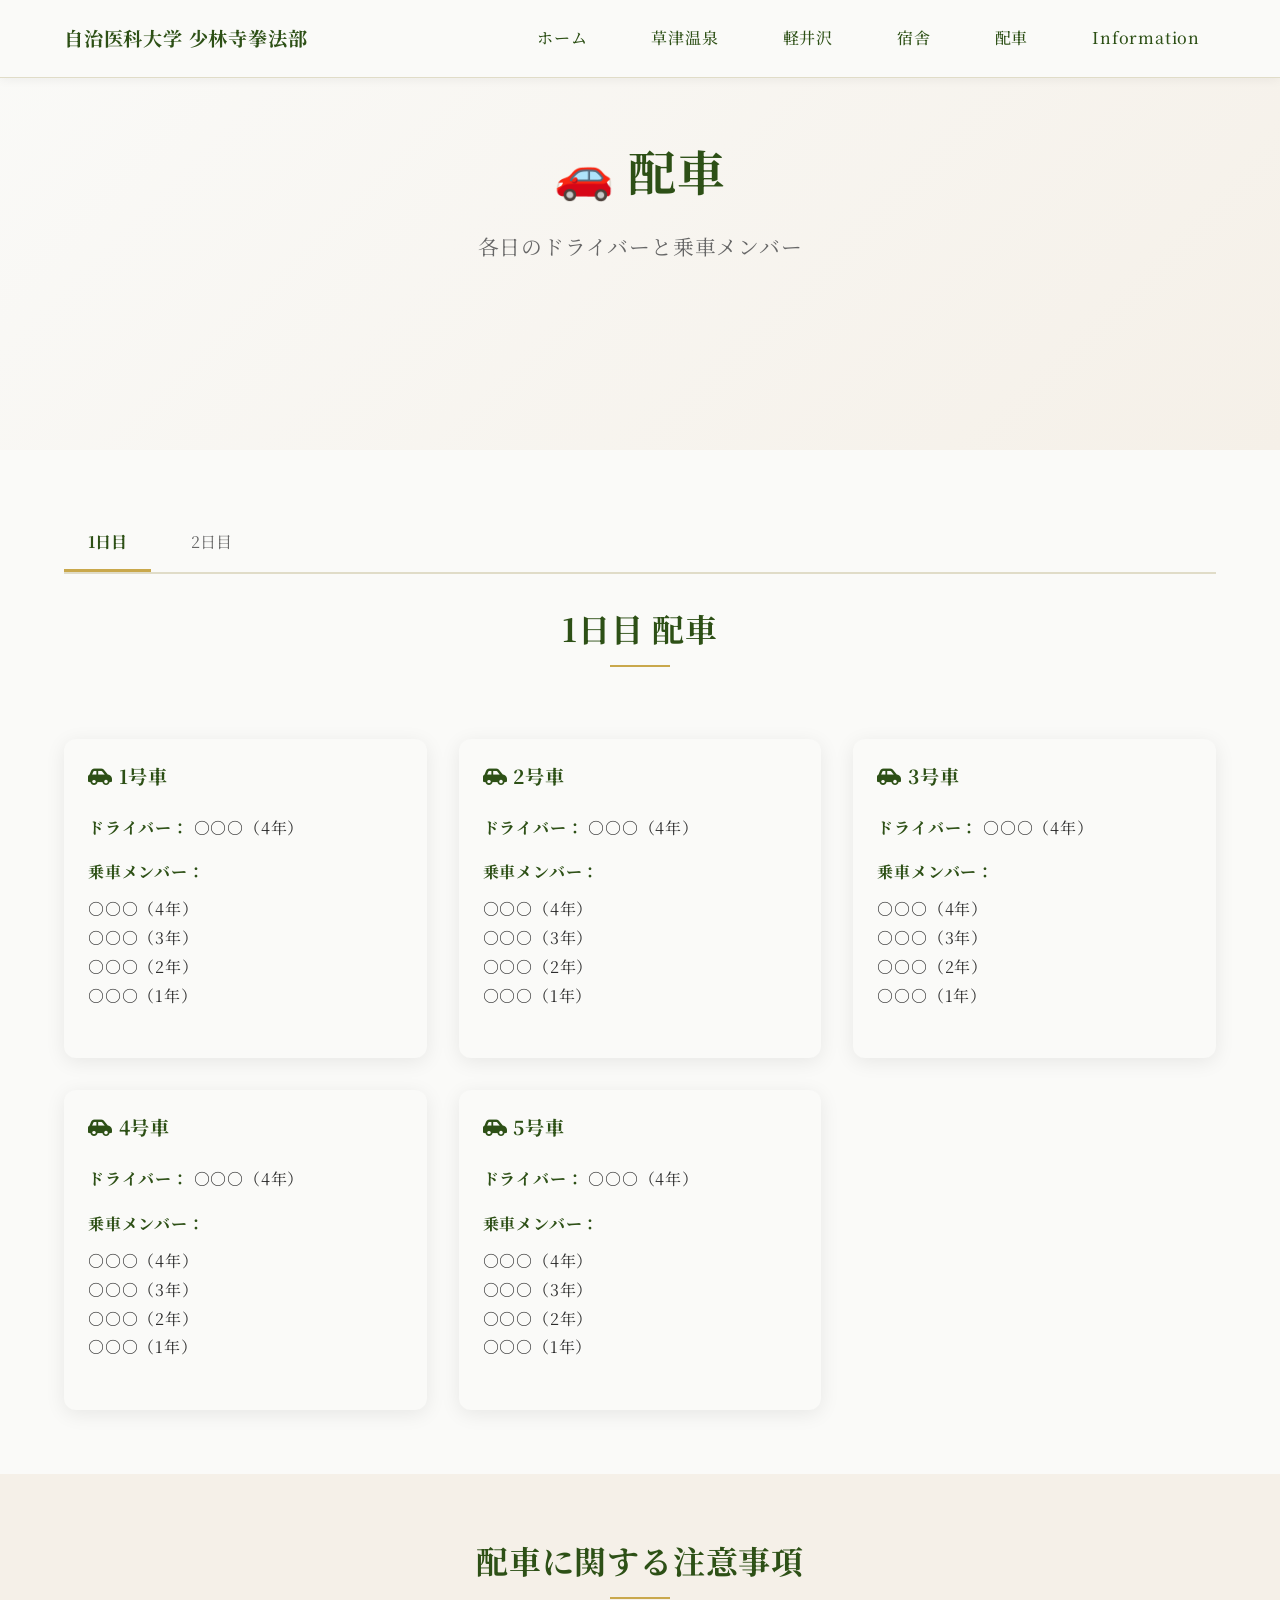
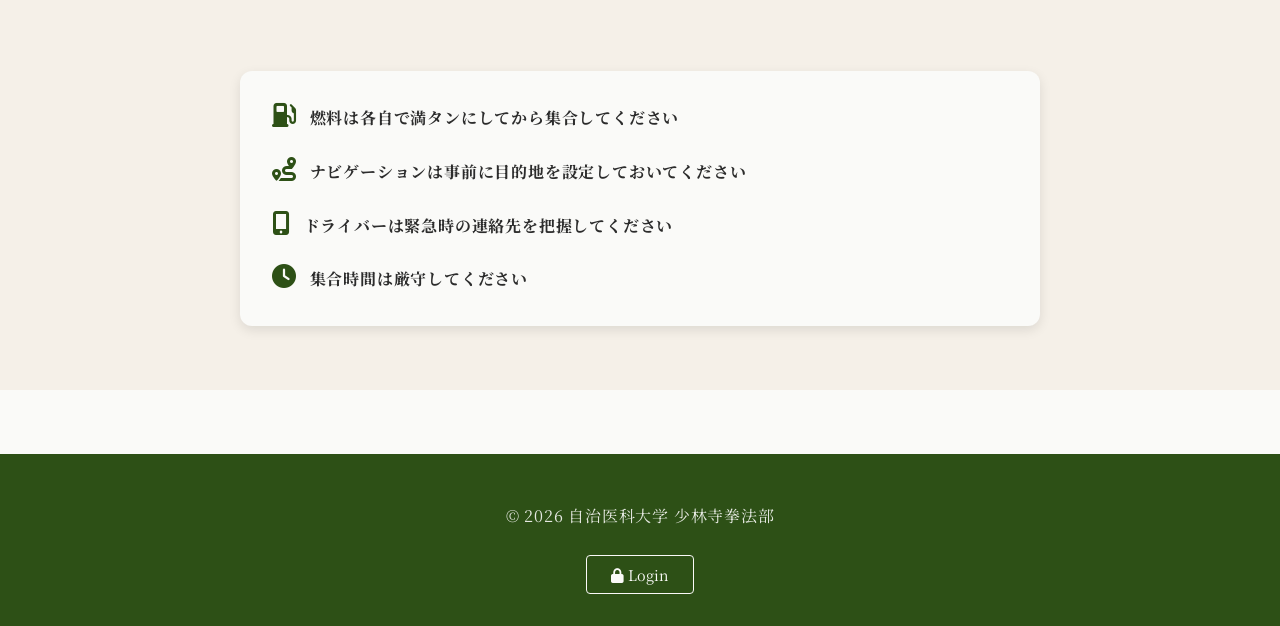
==== car.html @ ce43b70d "Add files via upload" ====
<!DOCTYPE html>
<html lang="ja">
<head>
    <meta charset="UTF-8">
    <meta name="viewport" content="width=device-width, initial-scale=1.0">
    <title>配車 - 自治医科大学 少林寺拳法部 追いコン 2026</title>
    <link rel="stylesheet" href="https://cdnjs.cloudflare.com/ajax/libs/font-awesome/6.5.0/css/all.min.css">
    <link href="https://fonts.googleapis.com/css2?family=Noto+Serif+JP:wght@300;400;500;700&display=swap" rel="stylesheet">
    <link rel="stylesheet" href="style.css">
</head>
<body>
    <!-- ヘッダー -->
    <header class="header">
        <div class="header-content">
            <a href="index.html" class="logo">自治医科大学 少林寺拳法部</a>
            <nav class="nav">
                <a href="index.html" class="nav-link">ホーム</a>
                <a href="kusatsu.html" class="nav-link">草津温泉</a>
                <a href="karuizawa.html" class="nav-link">軽井沢</a>
                <a href="lodge.html" class="nav-link">宿舎</a>
                <a href="car.html" class="nav-link">配車</a>
                <a href="info.html" class="nav-link">Information</a>
            </nav>
        </div>
    </header>

    <!-- ヒーローセクション -->
    <section class="hero" style="height: 50vh;">
        <div class="hero-content">
            <h1 data-editable="car_hero_title">🚗 配車</h1>
            <p class="hero-subtitle" data-editable="car_hero_desc">各日のドライバーと乗車メンバー</p>
        </div>
    </section>

    <!-- メインコンテンツ -->
    <main>
        <!-- 日付タブ -->
        <section class="section">
            <div class="container">
                <div class="tabs">
                    <button class="tab active" data-tab="day1-car" data-editable="car_tab1">1日目</button>
                    <button class="tab" data-tab="day2-car" data-editable="car_tab2">2日目</button>
                </div>

                <!-- 1日目 -->
                <div id="day1-car" class="tab-content active">
                    <div class="section-header">
                        <h2 data-editable="car_day1_title">1日目 配車</h2>
                    </div>
                    <div class="card-grid">
                        <div class="card fade-in">
                            <div class="card-content">
                                <h3 class="card-title" data-editable="car_day1_car1_title">
                                    <i class="fas fa-car-side"></i> 1号車
                                </h3>
                                <div style="margin: 1.5rem 0;">
                                    <div style="margin-bottom: 1rem;">
                                        <strong style="color: var(--primary-green);" data-editable="car_day1_car1_driver_title">ドライバー：</strong>
                                        <span data-editable="car_day1_car1_driver">○○○（4年）</span>
                                    </div>
                                    <div>
                                        <strong style="color: var(--primary-green); display: block; margin-bottom: 0.5rem;" data-editable="car_day1_car1_members_title">乗車メンバー：</strong>
                                        <div data-editable="car_day1_car1_members">
                                            ○○○（4年）<br>
                                            ○○○（3年）<br>
                                            ○○○（2年）<br>
                                            ○○○（1年）
                                        </div>
                                    </div>
                                </div>
                            </div>
                        </div>
                        
                        <div class="card fade-in">
                            <div class="card-content">
                                <h3 class="card-title" data-editable="car_day1_car2_title">
                                    <i class="fas fa-car-side"></i> 2号車
                                </h3>
                                <div style="margin: 1.5rem 0;">
                                    <div style="margin-bottom: 1rem;">
                                        <strong style="color: var(--primary-green);" data-editable="car_day1_car2_driver_title">ドライバー：</strong>
                                        <span data-editable="car_day1_car2_driver">○○○（4年）</span>
                                    </div>
                                    <div>
                                        <strong style="color: var(--primary-green); display: block; margin-bottom: 0.5rem;" data-editable="car_day1_car2_members_title">乗車メンバー：</strong>
                                        <div data-editable="car_day1_car2_members">
                                            ○○○（4年）<br>
                                            ○○○（3年）<br>
                                            ○○○（2年）<br>
                                            ○○○（1年）
                                        </div>
                                    </div>
                                </div>
                            </div>
                        </div>
                        
                        <div class="card fade-in">
                            <div class="card-content">
                                <h3 class="card-title" data-editable="car_day1_car3_title">
                                    <i class="fas fa-car-side"></i> 3号車
                                </h3>
                                <div style="margin: 1.5rem 0;">
                                    <div style="margin-bottom: 1rem;">
                                        <strong style="color: var(--primary-green);" data-editable="car_day1_car3_driver_title">ドライバー：</strong>
                                        <span data-editable="car_day1_car3_driver">○○○（4年）</span>
                                    </div>
                                    <div>
                                        <strong style="color: var(--primary-green); display: block; margin-bottom: 0.5rem;" data-editable="car_day1_car3_members_title">乗車メンバー：</strong>
                                        <div data-editable="car_day1_car3_members">
                                            ○○○（4年）<br>
                                            ○○○（3年）<br>
                                            ○○○（2年）<br>
                                            ○○○（1年）
                                        </div>
                                    </div>
                                </div>
                            </div>
                        </div>
                        
                        <div class="card fade-in">
                            <div class="card-content">
                                <h3 class="card-title" data-editable="car_day1_car4_title">
                                    <i class="fas fa-car-side"></i> 4号車
                                </h3>
                                <div style="margin: 1.5rem 0;">
                                    <div style="margin-bottom: 1rem;">
                                        <strong style="color: var(--primary-green);" data-editable="car_day1_car4_driver_title">ドライバー：</strong>
                                        <span data-editable="car_day1_car4_driver">○○○（4年）</span>
                                    </div>
                                    <div>
                                        <strong style="color: var(--primary-green); display: block; margin-bottom: 0.5rem;" data-editable="car_day1_car4_members_title">乗車メンバー：</strong>
                                        <div data-editable="car_day1_car4_members">
                                            ○○○（4年）<br>
                                            ○○○（3年）<br>
                                            ○○○（2年）<br>
                                            ○○○（1年）
                                        </div>
                                    </div>
                                </div>
                            </div>
                        </div>
                        
                        <div class="card fade-in">
                            <div class="card-content">
                                <h3 class="card-title" data-editable="car_day1_car5_title">
                                    <i class="fas fa-car-side"></i> 5号車
                                </h3>
                                <div style="margin: 1.5rem 0;">
                                    <div style="margin-bottom: 1rem;">
                                        <strong style="color: var(--primary-green);" data-editable="car_day1_car5_driver_title">ドライバー：</strong>
                                        <span data-editable="car_day1_car5_driver">○○○（4年）</span>
                                    </div>
                                    <div>
                                        <strong style="color: var(--primary-green); display: block; margin-bottom: 0.5rem;" data-editable="car_day1_car5_members_title">乗車メンバー：</strong>
                                        <div data-editable="car_day1_car5_members">
                                            ○○○（4年）<br>
                                            ○○○（3年）<br>
                                            ○○○（2年）<br>
                                            ○○○（1年）
                                        </div>
                                    </div>
                                </div>
                            </div>
                        </div>
                    </div>
                </div>

                <!-- 2日目 -->
                <div id="day2-car" class="tab-content">
                    <div class="section-header">
                        <h2 data-editable="car_day2_title">2日目 配車</h2>
                    </div>
                    <div class="card-grid">
                        <div class="card fade-in">
                            <div class="card-content">
                                <h3 class="card-title" data-editable="car_day2_car1_title">
                                    <i class="fas fa-car-side"></i> 1号車
                                </h3>
                                <div style="margin: 1.5rem 0;">
                                    <div style="margin-bottom: 1rem;">
                                        <strong style="color: var(--primary-green);" data-editable="car_day2_car1_driver_title">ドライバー：</strong>
                                        <span data-editable="car_day2_car1_driver">○○○（4年）</span>
                                    </div>
                                    <div>
                                        <strong style="color: var(--primary-green); display: block; margin-bottom: 0.5rem;" data-editable="car_day2_car1_members_title">乗車メンバー：</strong>
                                        <div data-editable="car_day2_car1_members">
                                            ○○○（4年）<br>
                                            ○○○（3年）<br>
                                            ○○○（2年）<br>
                                            ○○○（1年）
                                        </div>
                                    </div>
                                </div>
                            </div>
                        </div>
                        
                        <div class="card fade-in">
                            <div class="card-content">
                                <h3 class="card-title" data-editable="car_day2_car2_title">
                                    <i class="fas fa-car-side"></i> 2号車
                                </h3>
                                <div style="margin: 1.5rem 0;">
                                    <div style="margin-bottom: 1rem;">
                                        <strong style="color: var(--primary-green);" data-editable="car_day2_car2_driver_title">ドライバー：</strong>
                                        <span data-editable="car_day2_car2_driver">○○○（4年）</span>
                                    </div>
                                    <div>
                                        <strong style="color: var(--primary-green); display: block; margin-bottom: 0.5rem;" data-editable="car_day_car2_members_title">乗車メンバー：</strong>
                                        <div data-editable="car_day2_car2_members">
                                            ○○○（4年）<br>
                                            ○○○（3年）<br>
                                            ○○○（2年）<br>
                                            ○○○（1年）
                                        </div>
                                    </div>
                                </div>
                            </div>
                        </div>
                        
                        <div class="card fade-in">
                            <div class="card-content">
                                <h3 class="card-title" data-editable="car_day2_car3_title">
                                    <i class="fas fa-car-side"></i> 3号車
                                </h3>
                                <div style="margin: 1.5rem 0;">
                                    <div style="margin-bottom: 1rem;">
                                        <strong style="color: var(--primary-green);" data-editable="car_day2_car3_driver_title">ドライバー：</strong>
                                        <span data-editable="car_day2_car3_driver">○○○（4年）</span>
                                    </div>
                                    <div>
                                        <strong style="color: var(--primary-green); display: block; margin-bottom: 0.5rem;" data-editable="car_day2_car3_members_title">乗車メンバー：</strong>
                                        <div data-editable="car_day2_car3_members">
                                            ○○○（4年）<br>
                                            ○○○（3年）<br>
                                            ○○○（2年）<br>
                                            ○○○（1年）
                                        </div>
                                    </div>
                                </div>
                            </div>
                        </div>
                        
                        <div class="card fade-in">
                            <div class="card-content">
                                <h3 class="card-title" data-editable="car_day2_car4_title">
                                    <i class="fas fa-car-side"></i> 4号車
                                </h3>
                                <div style="margin: 1.5rem 0;">
                                    <div style="margin-bottom: 1rem;">
                                        <strong style="color: var(--primary-green);" data-editable="car_day2_car4_driver_title">ドライバー：</strong>
                                        <span data-editable="car_day2_car4_driver">○○○（4年）</span>
                                    </div>
                                    <div>
                                        <strong style="color: var(--primary-green); display: block; margin-bottom: 0.5rem;" data-editable="car_day2_car4_members_title">乗車メンバー：</strong>
                                        <div data-editable="car_day2_car4_members">
                                            ○○○（4年）<br>
                                            ○○○（3年）<br>
                                            ○○○（2年）<br>
                                            ○○○（1年）
                                        </div>
                                    </div>
                                </div>
                            </div>
                        </div>
                        
                        <div class="card fade-in">
                            <div class="card-content">
                                <h3 class="card-title" data-editable="car_day2_car5_title">
                                    <i class="fas fa-car-side"></i> 5号車
                                </h3>
                                <div style="margin: 1.5rem 0;">
                                    <div style="margin-bottom: 1rem;">
                                        <strong style="color: var(--primary-green);" data-editable="car_day2_car5_driver_title">ドライバー：</strong>
                                        <span data-editable="car_day2_car5_driver">○○○（4年）</span>
                                    </div>
                                    <div>
                                        <strong style="color: var(--primary-green); display: block; margin-bottom: 0.5rem;" data-editable="car_day2_car5_members_title">乗車メンバー：</strong>
                                        <div data-editable="car_day2_car5_members">
                                            ○○○（4年）<br>
                                            ○○○（3年）<br>
                                            ○○○（2年）<br>
                                            ○○○（1年）
                                        </div>
                                    </div>
                                </div>
                            </div>
                        </div>
                    </div>
                </div>
            </div>
        </section>

        <!-- 注意事項 -->
        <section class="section" style="background-color: var(--light-beige);">
            <div class="container">
                <div class="section-header">
                    <h2 data-editable="car_notes_title">配車に関する注意事項</h2>
                </div>
                <div class="fade-in">
                    <div style="max-width: 800px; margin: 0 auto;">
                        <div style="background-color: var(--primary-white); padding: 2rem; border-radius: 12px; box-shadow: 0 4px 12px rgba(0,0,0,0.1);">
                            <div style="margin-bottom: 1.5rem;">
                                <i class="fas fa-gas-pump" style="color: var(--primary-green); font-size: 1.5rem; margin-right: 0.5rem;"></i>
                                <strong data-editable="car_notes_fuel">燃料は各自で満タンにしてから集合してください</strong>
                            </div>
                            <div style="margin-bottom: 1.5rem;">
                                <i class="fas fa-route" style="color: var(--primary-green); font-size: 1.5rem; margin-right: 0.5rem;"></i>
                                <strong data-editable="car_notes_navigation">ナビゲーションは事前に目的地を設定しておいてください</strong>
                            </div>
                            <div style="margin-bottom: 1.5rem;">
                                <i class="fas fa-mobile-alt" style="color: var(--primary-green); font-size: 1.5rem; margin-right: 0.5rem;"></i>
                                <strong data-editable="car_notes_contact">ドライバーは緊急時の連絡先を把握してください</strong>
                            </div>
                            <div>
                                <i class="fas fa-clock" style="color: var(--primary-green); font-size: 1.5rem; margin-right: 0.5rem;"></i>
                                <strong data-editable="car_notes_time">集合時間は厳守してください</strong>
                            </div>
                        </div>
                    </div>
                </div>
            </div>
        </section>
    </main>

    <!-- フッター -->
    <footer class="footer">
        <div class="footer-content">
            <p class="footer-text">© 2026 自治医科大学 少林寺拳法部</p>
            <button class="login-btn"><i class="fas fa-lock"></i> Login</button>
        </div>
    </footer>

    <script src="edit.js"></script>
</body>
</html>
---- style.css ----
/* 自治医科大学 少林寺拳法部 追いコンWebサイト スタイルシート */

/* フォント設定 */
@import url('https://fonts.googleapis.com/css2?family=Noto+Serif+JP:wght@300;400;500;700&display=swap');

/* リセットとベース設定 */
* {
    margin: 0;
    padding: 0;
    box-sizing: border-box;
}

:root {
    /* カラーパレット */
    --primary-white: #FAFAF8;
    --primary-green: #2D5016;
    --accent-gold: #C9A84C;
    --text-charcoal: #2C2C2C;
    --text-gray: #666666;
    --light-beige: #F5F0E8;
    --border-light: #E0DCC8;
    
    /* フォント */
    --font-japanese: 'Noto Serif JP', '游明朝', 'Yu Mincho', 'YuMincho', 'HGS明朝E', serif;
    --font-english: Georgia, 'Times New Roman', serif;
    
    /* 余白 */
    --spacing-xs: 0.5rem;
    --spacing-sm: 1rem;
    --spacing-md: 1.5rem;
    --spacing-lg: 2rem;
    --spacing-xl: 3rem;
    --spacing-xxl: 4rem;
    
    /* ブレークポイント */
    --mobile: 768px;
    --tablet: 1024px;
}

body {
    font-family: var(--font-japanese);
    font-weight: 400;
    line-height: 1.8;
    color: var(--text-charcoal);
    background-color: var(--primary-white);
    font-size: 16px;
    letter-spacing: 0.05em;
}

/* タイポグラフィ */
h1, h2, h3, h4, h5, h6 {
    font-family: var(--font-japanese);
    font-weight: 700;
    line-height: 1.4;
    color: var(--primary-green);
    margin-bottom: var(--spacing-md);
}

h1 {
    font-size: 2.5rem;
    margin-bottom: var(--spacing-lg);
}

h2 {
    font-size: 2rem;
    margin-bottom: var(--spacing-md);
}

h3 {
    font-size: 1.5rem;
    margin-bottom: var(--spacing-sm);
}

p {
    margin-bottom: var(--spacing-sm);
    line-height: 1.8;
}

a {
    color: var(--primary-green);
    text-decoration: none;
    transition: color 0.3s ease;
}

a:hover {
    color: var(--accent-gold);
}

/* レイアウト */
.container {
    max-width: 1200px;
    margin: 0 auto;
    padding: 0 var(--spacing-md);
}

.section {
    padding: var(--spacing-xxl) 0;
}

.section-header {
    text-align: center;
    margin-bottom: var(--spacing-xl);
}

.section-header h2 {
    position: relative;
    display: inline-block;
    padding-bottom: var(--spacing-sm);
}

.section-header h2::after {
    content: '';
    position: absolute;
    bottom: 0;
    left: 50%;
    transform: translateX(-50%);
    width: 60px;
    height: 2px;
    background-color: var(--accent-gold);
}

/* ヘッダー */
.header {
    background-color: var(--primary-white);
    border-bottom: 1px solid var(--border-light);
    position: fixed;
    top: 0;
    left: 0;
    right: 0;
    z-index: 1000;
    box-shadow: 0 2px 10px rgba(0,0,0,0.05);
}

.header-content {
    display: flex;
    justify-content: space-between;
    align-items: center;
    padding: var(--spacing-sm) var(--spacing-md);
    max-width: 1200px;
    margin: 0 auto;
}

.logo {
    font-size: 1.2rem;
    font-weight: 700;
    color: var(--primary-green);
    text-decoration: none;
}

.nav {
    display: flex;
    gap: var(--spacing-lg);
}

.nav-link {
    font-weight: 500;
    padding: var(--spacing-xs) var(--spacing-sm);
    border-radius: 4px;
    transition: all 0.3s ease;
}

.nav-link:hover {
    background-color: var(--light-beige);
    color: var(--primary-green);
}

/* フッター */
.footer {
    background-color: var(--primary-green);
    color: var(--primary-white);
    padding: var(--spacing-xl) 0 var(--spacing-lg);
    margin-top: var(--spacing-xxl);
}

.footer-content {
    max-width: 1200px;
    margin: 0 auto;
    padding: 0 var(--spacing-md);
    text-align: center;
}

.footer-text {
    margin-bottom: var(--spacing-md);
    opacity: 0.9;
}

.login-btn {
    background: transparent;
    border: 1px solid var(--primary-white);
    color: var(--primary-white);
    padding: var(--spacing-xs) var(--spacing-md);
    border-radius: 4px;
    cursor: pointer;
    font-family: var(--font-japanese);
    font-size: 0.9rem;
    transition: all 0.3s ease;
}

.login-btn:hover {
    background-color: var(--primary-white);
    color: var(--primary-green);
}

/* ヒーローセクション */
.hero {
    height: 100vh;
    display: flex;
    align-items: center;
    justify-content: center;
    text-align: center;
    position: relative;
    background: linear-gradient(135deg, var(--primary-white) 0%, var(--light-beige) 100%);
}

.hero-content h1 {
    font-size: 3rem;
    margin-bottom: var(--spacing-md);
    color: var(--primary-green);
}

.hero-subtitle {
    font-size: 1.3rem;
    color: var(--text-gray);
    margin-bottom: var(--spacing-xl);
}

.scroll-indicator {
    position: absolute;
    bottom: var(--spacing-lg);
    left: 50%;
    transform: translateX(-50%);
    animation: bounce 2s infinite;
}

@keyframes bounce {
    0%, 20%, 50%, 80%, 100% {
        transform: translateX(-50%) translateY(0);
    }
    40% {
        transform: translateX(-50%) translateY(-10px);
    }
    60% {
        transform: translateX(-50%) translateY(-5px);
    }
}

/* タイムライン */
.timeline {
    position: relative;
    padding-left: var(--spacing-xl);
}

.timeline::before {
    content: '';
    position: absolute;
    left: 0;
    top: 0;
    bottom: 0;
    width: 2px;
    background-color: var(--accent-gold);
}

.timeline-item {
    position: relative;
    margin-bottom: var(--spacing-xl);
    padding-left: var(--spacing-lg);
}

.timeline-item::before {
    content: '';
    position: absolute;
    left: calc(-1 * var(--spacing-xl) + 6px);
    top: 8px;
    width: 12px;
    height: 12px;
    border-radius: 50%;
    background-color: var(--accent-gold);
    border: 3px solid var(--primary-white);
    box-shadow: 0 0 0 3px var(--accent-gold);
}

.timeline-time {
    font-weight: 700;
    color: var(--primary-green);
    font-size: 1.1rem;
    margin-bottom: var(--spacing-xs);
}

.timeline-content {
    background-color: var(--light-beige);
    padding: var(--spacing-md);
    border-radius: 8px;
    border-left: 4px solid var(--primary-green);
}

.timeline-title {
    font-weight: 700;
    color: var(--primary-green);
    margin-bottom: var(--spacing-xs);
}

.timeline-description {
    color: var(--text-gray);
    font-size: 0.95rem;
}

.transport-info {
    display: inline-block;
    background-color: var(--primary-green);
    color: var(--primary-white);
    padding: var(--spacing-xs) var(--spacing-sm);
    border-radius: 20px;
    font-size: 0.9rem;
    margin-top: var(--spacing-xs);
}

/* カードグリッド */
.card-grid {
    display: grid;
    grid-template-columns: repeat(auto-fit, minmax(300px, 1fr));
    gap: var(--spacing-lg);
    margin-top: var(--spacing-lg);
}

.card {
    background-color: var(--primary-white);
    border-radius: 12px;
    overflow: hidden;
    box-shadow: 0 4px 20px rgba(0,0,0,0.08);
    transition: transform 0.3s ease, box-shadow 0.3s ease;
}

.card:hover {
    transform: translateY(-5px);
    box-shadow: 0 8px 30px rgba(0,0,0,0.12);
}

.card-image {
    width: 100%;
    height: 200px;
    object-fit: cover;
    background-color: var(--light-beige);
}

.card-content {
    padding: var(--spacing-md);
}

.card-title {
    font-size: 1.2rem;
    font-weight: 700;
    color: var(--primary-green);
    margin-bottom: var(--spacing-xs);
}

.card-info {
    color: var(--text-gray);
    font-size: 0.9rem;
    margin-bottom: var(--spacing-sm);
}

.card-link {
    display: inline-flex;
    align-items: center;
    gap: var(--spacing-xs);
    color: var(--accent-gold);
    font-weight: 500;
    font-size: 0.9rem;
}

.card-link:hover {
    color: var(--primary-green);
}

/* タブ */
.tabs {
    display: flex;
    gap: var(--spacing-sm);
    margin-bottom: var(--spacing-lg);
    border-bottom: 2px solid var(--border-light);
}

.tab {
    padding: var(--spacing-sm) var(--spacing-md);
    background: none;
    border: none;
    font-family: var(--font-japanese);
    font-size: 1rem;
    color: var(--text-gray);
    cursor: pointer;
    border-bottom: 3px solid transparent;
    transition: all 0.3s ease;
}

.tab.active {
    color: var(--primary-green);
    border-bottom-color: var(--accent-gold);
    font-weight: 700;
}

.tab:hover {
    color: var(--primary-green);
}

.tab-content {
    display: none;
}

.tab-content.active {
    display: block;
}

/* フォーム要素 */
.form-group {
    margin-bottom: var(--spacing-md);
}

.form-label {
    display: block;
    margin-bottom: var(--spacing-xs);
    font-weight: 500;
    color: var(--primary-green);
}

.form-input {
    width: 100%;
    padding: var(--spacing-sm);
    border: 1px solid var(--border-light);
    border-radius: 4px;
    font-family: var(--font-japanese);
    font-size: 1rem;
    transition: border-color 0.3s ease;
}

.form-input:focus {
    outline: none;
    border-color: var(--accent-gold);
}

/* ボタン */
.btn {
    display: inline-block;
    padding: var(--spacing-sm) var(--spacing-md);
    background-color: var(--primary-green);
    color: var(--primary-white);
    border: none;
    border-radius: 4px;
    font-family: var(--font-japanese);
    font-size: 1rem;
    cursor: pointer;
    transition: all 0.3s ease;
}

.btn:hover {
    background-color: var(--accent-gold);
    color: var(--primary-white);
}

.btn-secondary {
    background-color: var(--text-gray);
}

.btn-secondary:hover {
    background-color: var(--primary-green);
}

/* 編集モード */
.editable {
    cursor: pointer;
    border: 2px dashed transparent;
    padding: 2px;
    border-radius: 4px;
    transition: all 0.3s ease;
}

.editable:hover {
    border-color: var(--accent-gold);
    background-color: rgba(201, 168, 76, 0.1);
}

.editing {
    border-color: var(--primary-green) !important;
    background-color: rgba(45, 80, 22, 0.1) !important;
}

.edit-toolbar {
    position: absolute;
    background-color: var(--primary-white);
    border: 1px solid var(--border-light);
    border-radius: 4px;
    padding: var(--spacing-xs);
    box-shadow: 0 4px 12px rgba(0,0,0,0.15);
    z-index: 1000;
    display: flex;
    gap: var(--spacing-xs);
    align-items: center;
}

.edit-toolbar button {
    background: none;
    border: none;
    padding: var(--spacing-xs);
    cursor: pointer;
    border-radius: 4px;
    transition: background-color 0.3s ease;
}

.edit-toolbar button:hover {
    background-color: var(--light-beige);
}

.image-change-btn {
    position: absolute;
    top: 10px;
    right: 10px;
    background-color: rgba(45, 80, 22, 0.9);
    color: var(--primary-white);
    border: none;
    padding: var(--spacing-xs) var(--spacing-sm);
    border-radius: 4px;
    cursor: pointer;
    font-size: 0.9rem;
    opacity: 0;
    transition: opacity 0.3s ease;
}

.image-container {
    position: relative;
    display: inline-block;
}

.image-container:hover .image-change-btn {
    opacity: 1;
}

/* レスポンシブデザイン */
@media (max-width: 768px) {
    .container {
        padding: 0 var(--spacing-sm);
    }
    
    .header-content {
        flex-direction: column;
        gap: var(--spacing-sm);
    }
    
    .nav {
        flex-wrap: wrap;
        justify-content: center;
        gap: var(--spacing-sm);
    }
    
    .hero-content h1 {
        font-size: 2rem;
    }
    
    .hero-subtitle {
        font-size: 1.1rem;
    }
    
    h1 {
        font-size: 2rem;
    }
    
    h2 {
        font-size: 1.5rem;
    }
    
    .timeline {
        padding-left: var(--spacing-md);
    }
    
    .card-grid {
        grid-template-columns: 1fr;
    }
    
    .tabs {
        flex-wrap: wrap;
        gap: var(--spacing-xs);
    }
    
    .tab {
        padding: var(--spacing-xs) var(--spacing-sm);
        font-size: 0.9rem;
    }
}

/* アニメーション */
.fade-in {
    opacity: 0;
    transform: translateY(20px);
    transition: all 0.6s ease;
}

.fade-in.visible {
    opacity: 1;
    transform: translateY(0);
}

/* ユーティリティクラス */
.text-center { text-align: center; }
.text-left { text-align: left; }
.text-right { text-align: right; }

.mb-sm { margin-bottom: var(--spacing-sm); }
.mb-md { margin-bottom: var(--spacing-md); }
.mb-lg { margin-bottom: var(--spacing-lg); }
.mb-xl { margin-bottom: var(--spacing-xl); }

.mt-sm { margin-top: var(--spacing-sm); }
.mt-md { margin-top: var(--spacing-md); }
.mt-lg { margin-top: var(--spacing-lg); }
.mt-xl { margin-top: var(--spacing-xl); }

.hidden { display: none !important; }
.visible { display: block !important; }

/* ログインダイアログ */
.login-dialog {
    position: fixed;
    top: 0;
    left: 0;
    right: 0;
    bottom: 0;
    background-color: rgba(0,0,0,0.5);
    display: none;
    align-items: center;
    justify-content: center;
    z-index: 2000;
}

.login-dialog.active {
    display: flex;
}

.login-form {
    background-color: var(--primary-white);
    padding: var(--spacing-xl);
    border-radius: 8px;
    box-shadow: 0 8px 32px rgba(0,0,0,0.2);
    max-width: 400px;
    width: 90%;
}

.login-form h3 {
    text-align: center;
    margin-bottom: var(--spacing-lg);
    color: var(--primary-green);
}

.login-error {
    color: #DC3545;
    font-size: 0.9rem;
    margin-top: var(--spacing-xs);
    display: none;
}

.login-error.active {
    display: block;
}
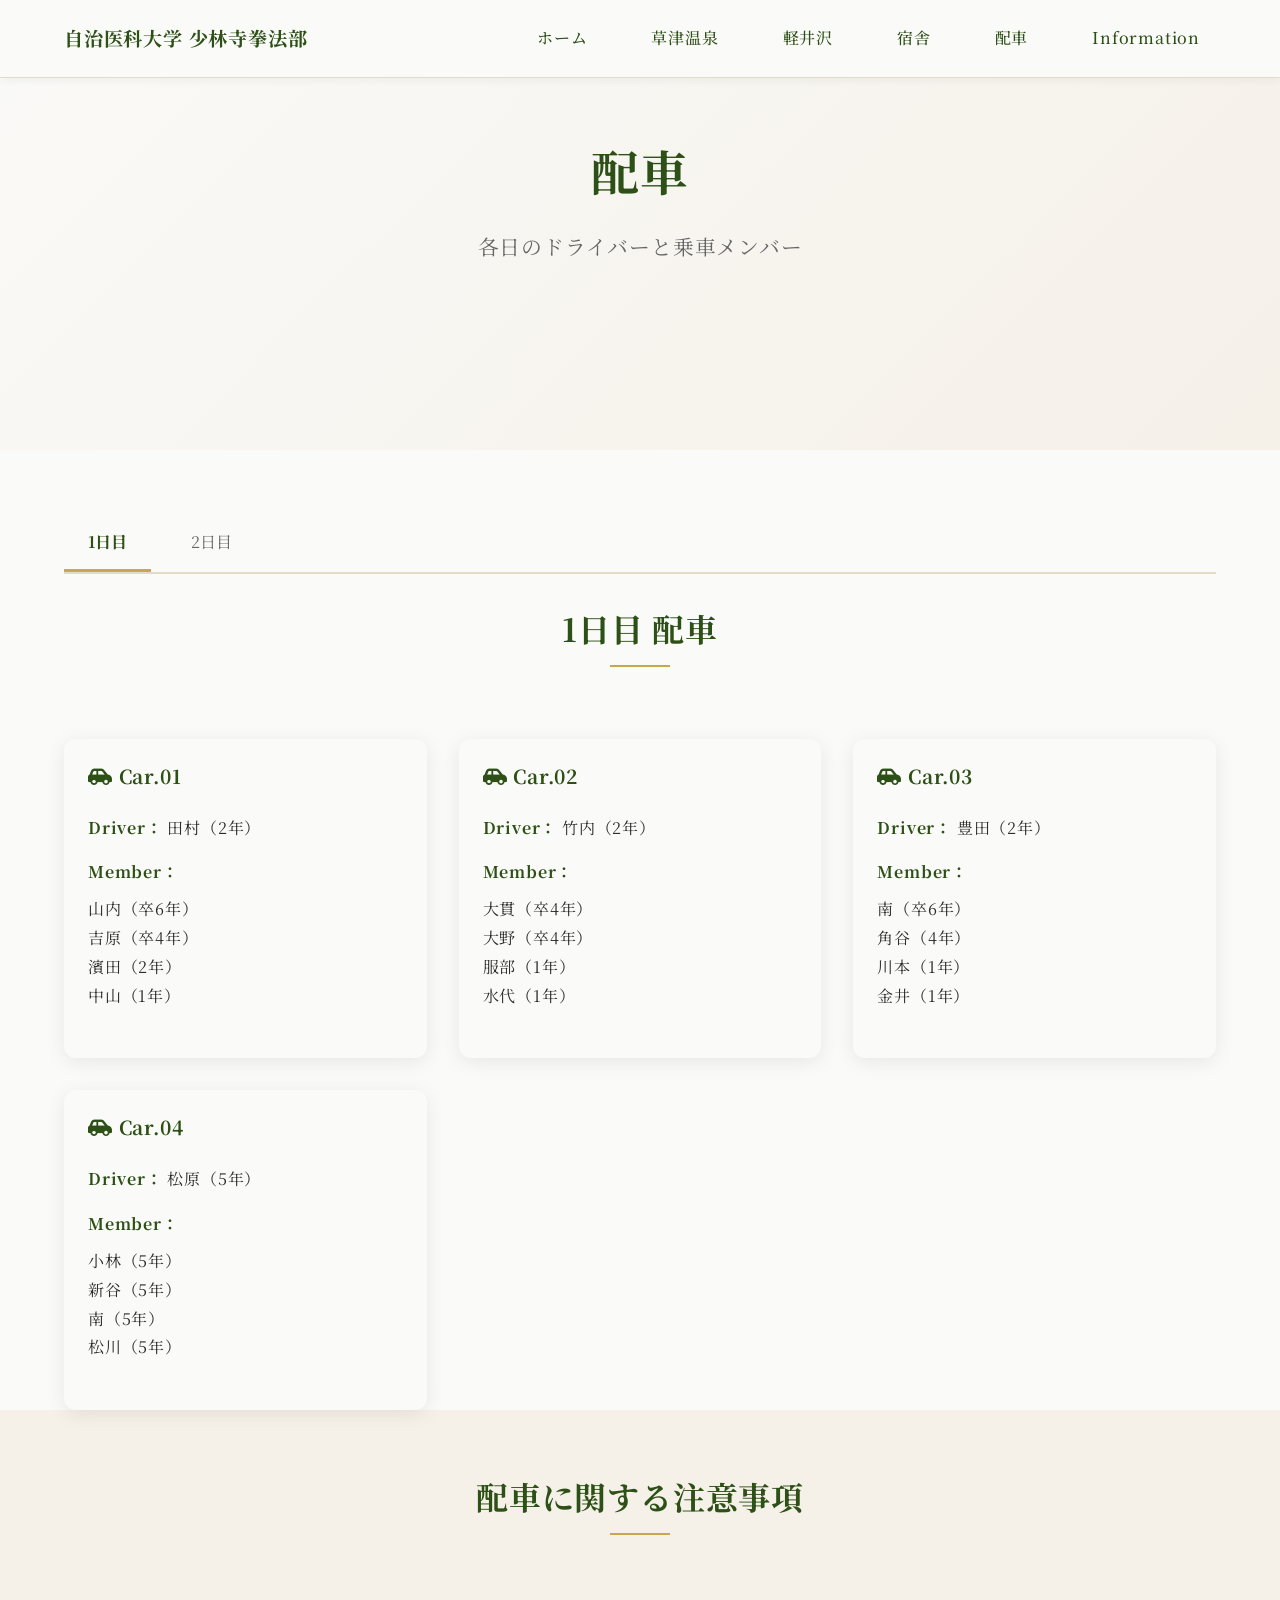
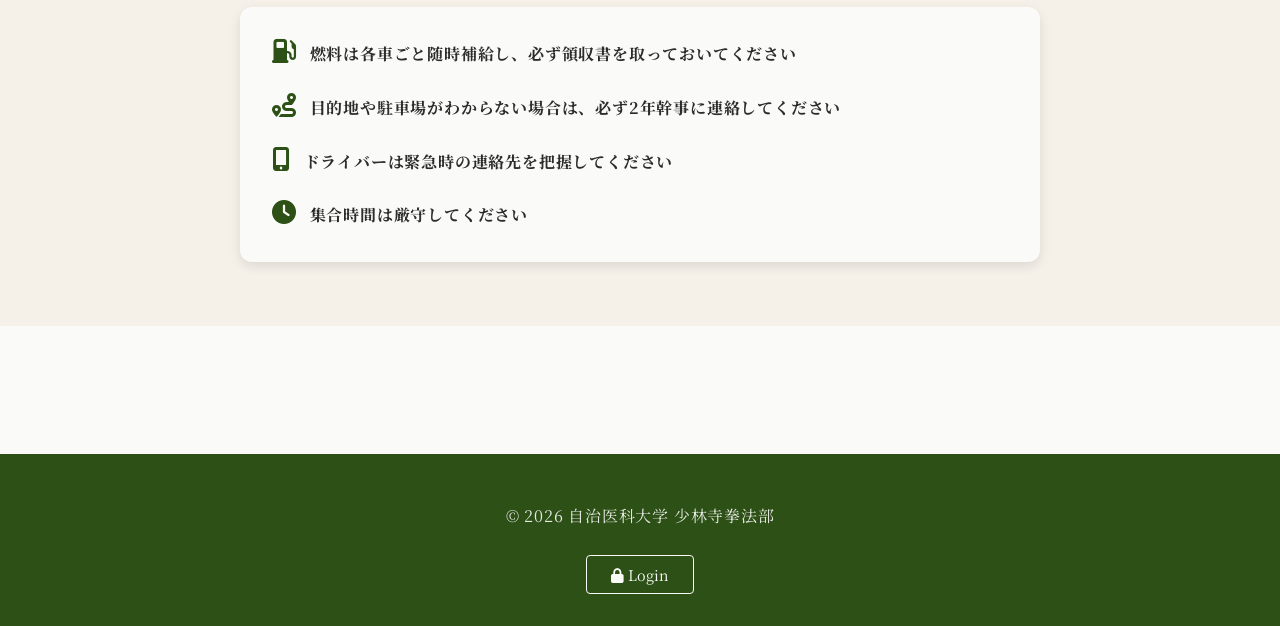
==== commit 83a6db50: "Update car.html" ====
--- a/car.html
+++ b/car.html
@@ -27,7 +27,7 @@
     <!-- ヒーローセクション -->
     <section class="hero" style="height: 50vh;">
         <div class="hero-content">
-            <h1 data-editable="car_hero_title">🚗 配車</h1>
+            <h1 data-editable="car_hero_title">配車</h1>
             <p class="hero-subtitle" data-editable="car_hero_desc">各日のドライバーと乗車メンバー</p>
         </div>
     </section>
@@ -51,20 +51,20 @@
                         <div class="card fade-in">
                             <div class="card-content">
                                 <h3 class="card-title" data-editable="car_day1_car1_title">
-                                    <i class="fas fa-car-side"></i> 1号車
+                                    <i class="fas fa-car-side"></i> Car.01
                                 </h3>
                                 <div style="margin: 1.5rem 0;">
                                     <div style="margin-bottom: 1rem;">
-                                        <strong style="color: var(--primary-green);" data-editable="car_day1_car1_driver_title">ドライバー：</strong>
-                                        <span data-editable="car_day1_car1_driver">○○○（4年）</span>
+                                        <strong style="color: var(--primary-green);" data-editable="car_day1_car1_driver_title">Driver：</strong>
+                                        <span data-editable="car_day1_car1_driver">田村（2年）</span>
                                     </div>
                                     <div>
-                                        <strong style="color: var(--primary-green); display: block; margin-bottom: 0.5rem;" data-editable="car_day1_car1_members_title">乗車メンバー：</strong>
+                                        <strong style="color: var(--primary-green); display: block; margin-bottom: 0.5rem;" data-editable="car_day1_car1_members_title">Member：</strong>
                                         <div data-editable="car_day1_car1_members">
-                                            ○○○（4年）<br>
-                                            ○○○（3年）<br>
-                                            ○○○（2年）<br>
-                                            ○○○（1年）
+                                            山内（卒6年）<br>
+                                            吉原（卒4年）<br>
+                                            濱田（2年）<br>
+                                            中山（1年）
                                         </div>
                                     </div>
                                 </div>
@@ -74,20 +74,20 @@
                         <div class="card fade-in">
                             <div class="card-content">
                                 <h3 class="card-title" data-editable="car_day1_car2_title">
-                                    <i class="fas fa-car-side"></i> 2号車
+                                    <i class="fas fa-car-side"></i> Car.02
                                 </h3>
                                 <div style="margin: 1.5rem 0;">
                                     <div style="margin-bottom: 1rem;">
-                                        <strong style="color: var(--primary-green);" data-editable="car_day1_car2_driver_title">ドライバー：</strong>
-                                        <span data-editable="car_day1_car2_driver">○○○（4年）</span>
+                                        <strong style="color: var(--primary-green);" data-editable="car_day1_car2_driver_title">Driver：</strong>
+                                        <span data-editable="car_day1_car2_driver">竹内（2年）</span>
                                     </div>
                                     <div>
-                                        <strong style="color: var(--primary-green); display: block; margin-bottom: 0.5rem;" data-editable="car_day1_car2_members_title">乗車メンバー：</strong>
+                                        <strong style="color: var(--primary-green); display: block; margin-bottom: 0.5rem;" data-editable="car_day1_car2_members_title">Member：</strong>
                                         <div data-editable="car_day1_car2_members">
-                                            ○○○（4年）<br>
-                                            ○○○（3年）<br>
-                                            ○○○（2年）<br>
-                                            ○○○（1年）
+                                            大貫（卒4年）<br>
+                                            大野（卒4年）<br>
+                                            服部（1年）<br>
+                                            水代（1年）
                                         </div>
                                     </div>
                                 </div>
@@ -97,20 +97,20 @@
                         <div class="card fade-in">
                             <div class="card-content">
                                 <h3 class="card-title" data-editable="car_day1_car3_title">
-                                    <i class="fas fa-car-side"></i> 3号車
+                                    <i class="fas fa-car-side"></i> Car.03
                                 </h3>
                                 <div style="margin: 1.5rem 0;">
                                     <div style="margin-bottom: 1rem;">
-                                        <strong style="color: var(--primary-green);" data-editable="car_day1_car3_driver_title">ドライバー：</strong>
-                                        <span data-editable="car_day1_car3_driver">○○○（4年）</span>
+                                        <strong style="color: var(--primary-green);" data-editable="car_day1_car3_driver_title">Driver：</strong>
+                                        <span data-editable="car_day1_car3_driver">豊田（2年）</span>
                                     </div>
                                     <div>
-                                        <strong style="color: var(--primary-green); display: block; margin-bottom: 0.5rem;" data-editable="car_day1_car3_members_title">乗車メンバー：</strong>
+                                        <strong style="color: var(--primary-green); display: block; margin-bottom: 0.5rem;" data-editable="car_day1_car3_members_title">Member：</strong>
                                         <div data-editable="car_day1_car3_members">
-                                            ○○○（4年）<br>
-                                            ○○○（3年）<br>
-                                            ○○○（2年）<br>
-                                            ○○○（1年）
+                                            南（卒6年）<br>
+                                            角谷（4年）<br>
+                                            川本（1年）<br>
+                                            金井（1年）
                                         </div>
                                     </div>
                                 </div>
@@ -120,176 +120,29 @@
                         <div class="card fade-in">
                             <div class="card-content">
                                 <h3 class="card-title" data-editable="car_day1_car4_title">
-                                    <i class="fas fa-car-side"></i> 4号車
+                                    <i class="fas fa-car-side"></i> Car.04
                                 </h3>
                                 <div style="margin: 1.5rem 0;">
                                     <div style="margin-bottom: 1rem;">
-                                        <strong style="color: var(--primary-green);" data-editable="car_day1_car4_driver_title">ドライバー：</strong>
-                                        <span data-editable="car_day1_car4_driver">○○○（4年）</span>
+                                        <strong style="color: var(--primary-green);" data-editable="car_day1_car4_driver_title">Driver：</strong>
+                                        <span data-editable="car_day1_car4_driver">松原（5年）</span>
                                     </div>
                                     <div>
-                                        <strong style="color: var(--primary-green); display: block; margin-bottom: 0.5rem;" data-editable="car_day1_car4_members_title">乗車メンバー：</strong>
+                                        <strong style="color: var(--primary-green); display: block; margin-bottom: 0.5rem;" data-editable="car_day1_car4_members_title">Member：</strong>
                                         <div data-editable="car_day1_car4_members">
-                                            ○○○（4年）<br>
-                                            ○○○（3年）<br>
-                                            ○○○（2年）<br>
-                                            ○○○（1年）
+                                            小林（5年）<br>
+                                            新谷（5年）<br>
+                                            南（5年）<br>
+                                            松川（5年）
                                         </div>
                                     </div>
                                 </div>
                             </div>
                         </div>
-                        
-                        <div class="card fade-in">
-                            <div class="card-content">
-                                <h3 class="card-title" data-editable="car_day1_car5_title">
-                                    <i class="fas fa-car-side"></i> 5号車
-                                </h3>
-                                <div style="margin: 1.5rem 0;">
-                                    <div style="margin-bottom: 1rem;">
-                                        <strong style="color: var(--primary-green);" data-editable="car_day1_car5_driver_title">ドライバー：</strong>
-                                        <span data-editable="car_day1_car5_driver">○○○（4年）</span>
-                                    </div>
-                                    <div>
-                                        <strong style="color: var(--primary-green); display: block; margin-bottom: 0.5rem;" data-editable="car_day1_car5_members_title">乗車メンバー：</strong>
-                                        <div data-editable="car_day1_car5_members">
-                                            ○○○（4年）<br>
-                                            ○○○（3年）<br>
-                                            ○○○（2年）<br>
-                                            ○○○（1年）
-                                        </div>
-                                    </div>
-                                </div>
-                            </div>
                         </div>
                     </div>
                 </div>
-
-                <!-- 2日目 -->
-                <div id="day2-car" class="tab-content">
-                    <div class="section-header">
-                        <h2 data-editable="car_day2_title">2日目 配車</h2>
-                    </div>
-                    <div class="card-grid">
-                        <div class="card fade-in">
-                            <div class="card-content">
-                                <h3 class="card-title" data-editable="car_day2_car1_title">
-                                    <i class="fas fa-car-side"></i> 1号車
-                                </h3>
-                                <div style="margin: 1.5rem 0;">
-                                    <div style="margin-bottom: 1rem;">
-                                        <strong style="color: var(--primary-green);" data-editable="car_day2_car1_driver_title">ドライバー：</strong>
-                                        <span data-editable="car_day2_car1_driver">○○○（4年）</span>
-                                    </div>
-                                    <div>
-                                        <strong style="color: var(--primary-green); display: block; margin-bottom: 0.5rem;" data-editable="car_day2_car1_members_title">乗車メンバー：</strong>
-                                        <div data-editable="car_day2_car1_members">
-                                            ○○○（4年）<br>
-                                            ○○○（3年）<br>
-                                            ○○○（2年）<br>
-                                            ○○○（1年）
-                                        </div>
-                                    </div>
-                                </div>
-                            </div>
-                        </div>
-                        
-                        <div class="card fade-in">
-                            <div class="card-content">
-                                <h3 class="card-title" data-editable="car_day2_car2_title">
-                                    <i class="fas fa-car-side"></i> 2号車
-                                </h3>
-                                <div style="margin: 1.5rem 0;">
-                                    <div style="margin-bottom: 1rem;">
-                                        <strong style="color: var(--primary-green);" data-editable="car_day2_car2_driver_title">ドライバー：</strong>
-                                        <span data-editable="car_day2_car2_driver">○○○（4年）</span>
-                                    </div>
-                                    <div>
-                                        <strong style="color: var(--primary-green); display: block; margin-bottom: 0.5rem;" data-editable="car_day_car2_members_title">乗車メンバー：</strong>
-                                        <div data-editable="car_day2_car2_members">
-                                            ○○○（4年）<br>
-                                            ○○○（3年）<br>
-                                            ○○○（2年）<br>
-                                            ○○○（1年）
-                                        </div>
-                                    </div>
-                                </div>
-                            </div>
-                        </div>
-                        
-                        <div class="card fade-in">
-                            <div class="card-content">
-                                <h3 class="card-title" data-editable="car_day2_car3_title">
-                                    <i class="fas fa-car-side"></i> 3号車
-                                </h3>
-                                <div style="margin: 1.5rem 0;">
-                                    <div style="margin-bottom: 1rem;">
-                                        <strong style="color: var(--primary-green);" data-editable="car_day2_car3_driver_title">ドライバー：</strong>
-                                        <span data-editable="car_day2_car3_driver">○○○（4年）</span>
-                                    </div>
-                                    <div>
-                                        <strong style="color: var(--primary-green); display: block; margin-bottom: 0.5rem;" data-editable="car_day2_car3_members_title">乗車メンバー：</strong>
-                                        <div data-editable="car_day2_car3_members">
-                                            ○○○（4年）<br>
-                                            ○○○（3年）<br>
-                                            ○○○（2年）<br>
-                                            ○○○（1年）
-                                        </div>
-                                    </div>
-                                </div>
-                            </div>
-                        </div>
-                        
-                        <div class="card fade-in">
-                            <div class="card-content">
-                                <h3 class="card-title" data-editable="car_day2_car4_title">
-                                    <i class="fas fa-car-side"></i> 4号車
-                                </h3>
-                                <div style="margin: 1.5rem 0;">
-                                    <div style="margin-bottom: 1rem;">
-                                        <strong style="color: var(--primary-green);" data-editable="car_day2_car4_driver_title">ドライバー：</strong>
-                                        <span data-editable="car_day2_car4_driver">○○○（4年）</span>
-                                    </div>
-                                    <div>
-                                        <strong style="color: var(--primary-green); display: block; margin-bottom: 0.5rem;" data-editable="car_day2_car4_members_title">乗車メンバー：</strong>
-                                        <div data-editable="car_day2_car4_members">
-                                            ○○○（4年）<br>
-                                            ○○○（3年）<br>
-                                            ○○○（2年）<br>
-                                            ○○○（1年）
-                                        </div>
-                                    </div>
-                                </div>
-                            </div>
-                        </div>
-                        
-                        <div class="card fade-in">
-                            <div class="card-content">
-                                <h3 class="card-title" data-editable="car_day2_car5_title">
-                                    <i class="fas fa-car-side"></i> 5号車
-                                </h3>
-                                <div style="margin: 1.5rem 0;">
-                                    <div style="margin-bottom: 1rem;">
-                                        <strong style="color: var(--primary-green);" data-editable="car_day2_car5_driver_title">ドライバー：</strong>
-                                        <span data-editable="car_day2_car5_driver">○○○（4年）</span>
-                                    </div>
-                                    <div>
-                                        <strong style="color: var(--primary-green); display: block; margin-bottom: 0.5rem;" data-editable="car_day2_car5_members_title">乗車メンバー：</strong>
-                                        <div data-editable="car_day2_car5_members">
-                                            ○○○（4年）<br>
-                                            ○○○（3年）<br>
-                                            ○○○（2年）<br>
-                                            ○○○（1年）
-                                        </div>
-                                    </div>
-                                </div>
-                            </div>
-                        </div>
-                    </div>
-                </div>
-            </div>
-        </section>
-
+            
         <!-- 注意事項 -->
         <section class="section" style="background-color: var(--light-beige);">
             <div class="container">
@@ -301,11 +154,11 @@
                         <div style="background-color: var(--primary-white); padding: 2rem; border-radius: 12px; box-shadow: 0 4px 12px rgba(0,0,0,0.1);">
                             <div style="margin-bottom: 1.5rem;">
                                 <i class="fas fa-gas-pump" style="color: var(--primary-green); font-size: 1.5rem; margin-right: 0.5rem;"></i>
-                                <strong data-editable="car_notes_fuel">燃料は各自で満タンにしてから集合してください</strong>
+                                <strong data-editable="car_notes_fuel">燃料は各車ごと随時補給し、必ず領収書を取っておいてください</strong>
                             </div>
                             <div style="margin-bottom: 1.5rem;">
                                 <i class="fas fa-route" style="color: var(--primary-green); font-size: 1.5rem; margin-right: 0.5rem;"></i>
-                                <strong data-editable="car_notes_navigation">ナビゲーションは事前に目的地を設定しておいてください</strong>
+                                <strong data-editable="car_notes_navigation">目的地や駐車場がわからない場合は、必ず2年幹事に連絡してください</strong>
                             </div>
                             <div style="margin-bottom: 1.5rem;">
                                 <i class="fas fa-mobile-alt" style="color: var(--primary-green); font-size: 1.5rem; margin-right: 0.5rem;"></i>
@@ -332,4 +185,4 @@
 
     <script src="edit.js"></script>
 </body>
-</html>+</html>
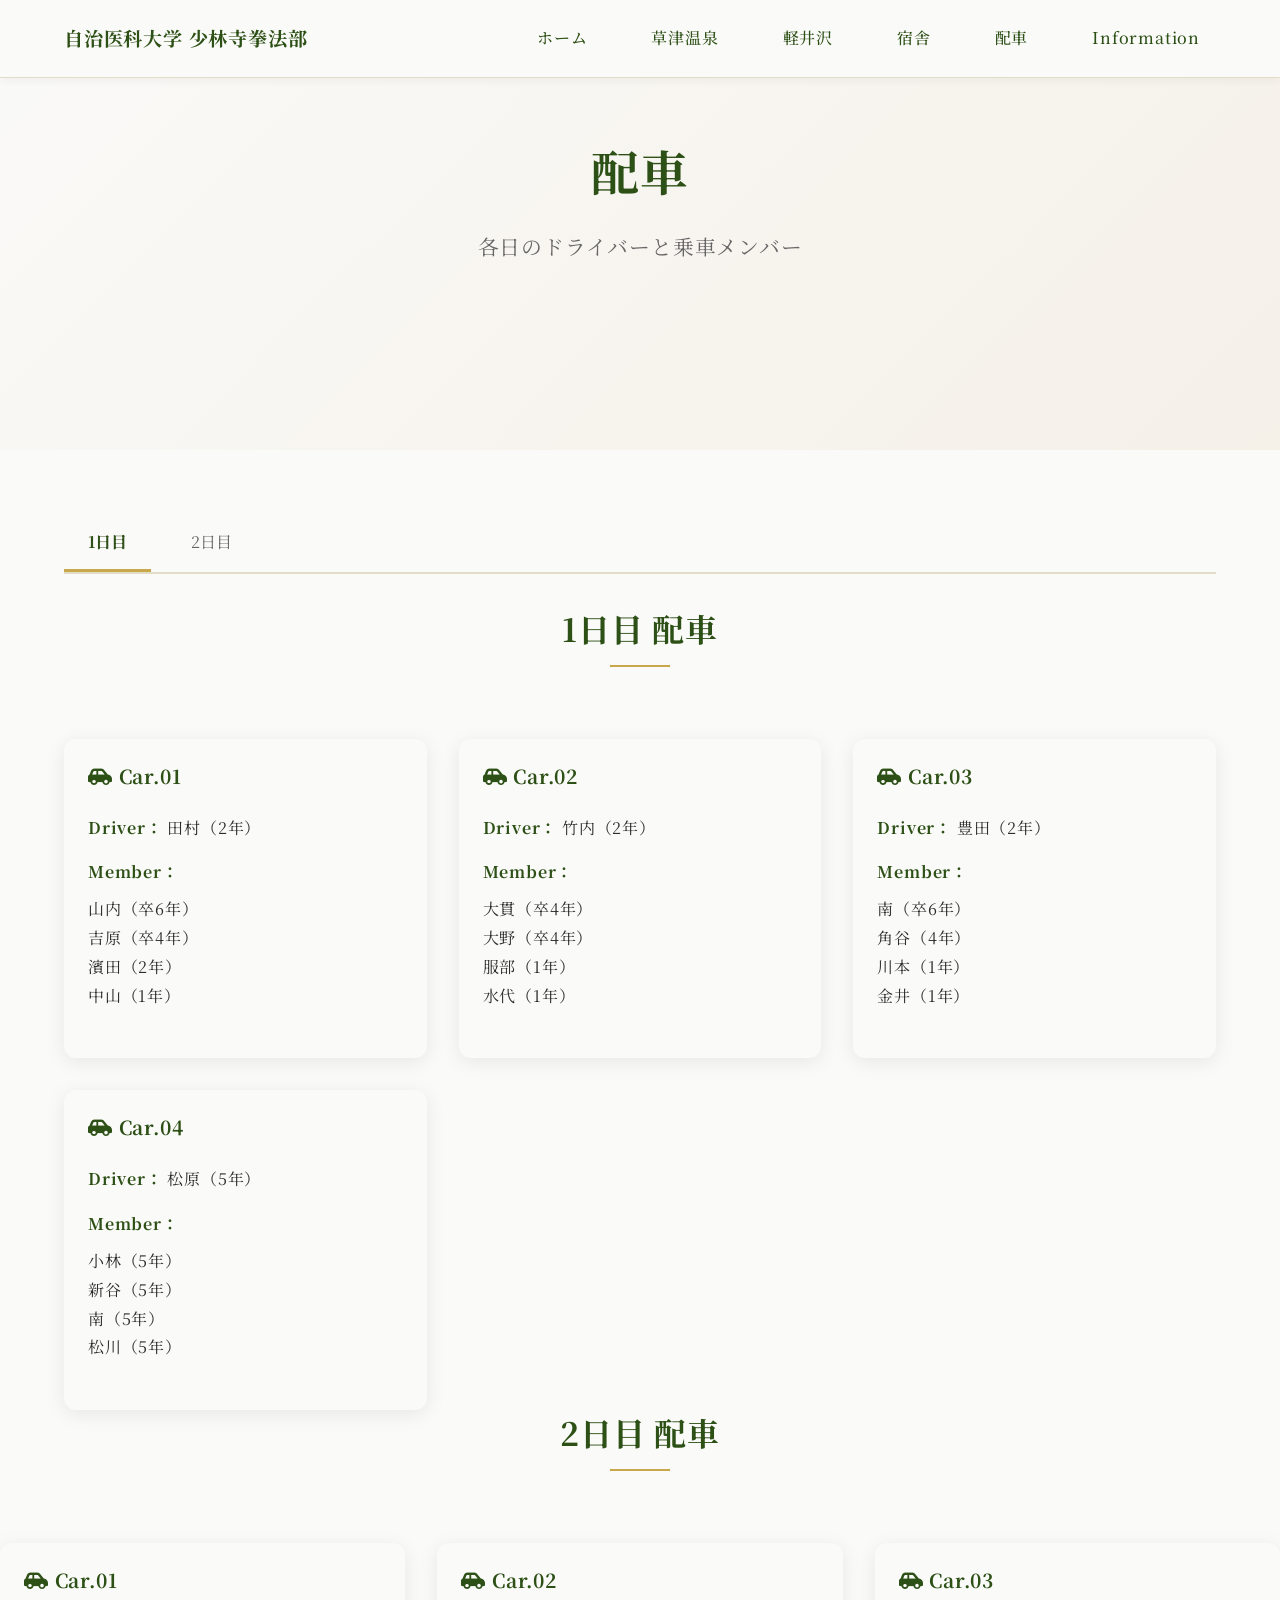
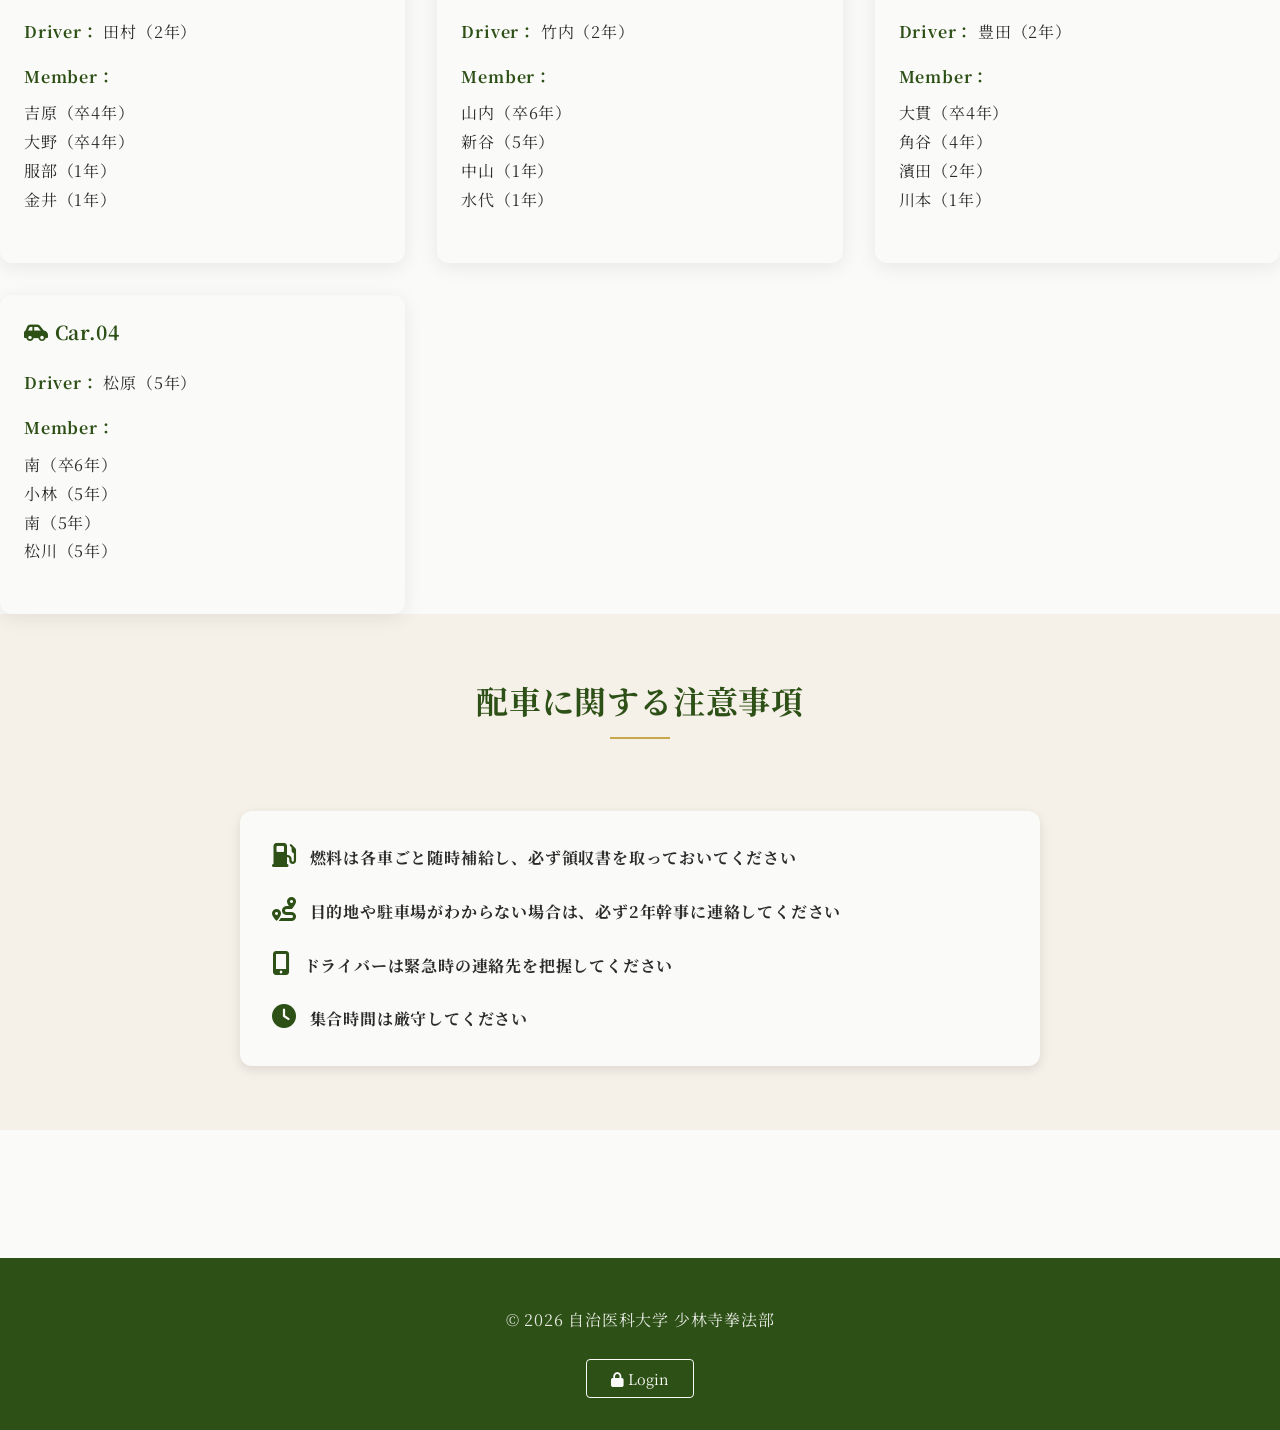
==== commit be5da5b4: "Update car.html" ====
--- a/car.html
+++ b/car.html
@@ -142,7 +142,107 @@
                         </div>
                     </div>
                 </div>
-            
+
+        <!-- ２日目 -->
+                <div id="day2-car" class="tab-content active">
+                    <div class="section-header">
+                        <h2 data-editable="car_day1_title">2日目 配車</h2>
+                    </div>
+                    <div class="card-grid">
+                        <div class="card fade-in">
+                            <div class="card-content">
+                                <h3 class="card-title" data-editable="car_day2_car1_title">
+                                    <i class="fas fa-car-side"></i> Car.01
+                                </h3>
+                                <div style="margin: 1.5rem 0;">
+                                    <div style="margin-bottom: 1rem;">
+                                        <strong style="color: var(--primary-green);" data-editable="car_day2_car1_driver_title">Driver：</strong>
+                                        <span data-editable="car_day2_car1_driver">田村（2年）</span>
+                                    </div>
+                                    <div>
+                                        <strong style="color: var(--primary-green); display: block; margin-bottom: 0.5rem;" data-editable="car_day2_car1_members_title">Member：</strong>
+                                        <div data-editable="car_day2_car1_members">
+                                            吉原（卒4年）<br>
+                                            大野（卒4年）<br>
+                                            服部（1年）<br>
+                                            金井（1年）
+                                        </div>
+                                    </div>
+                                </div>
+                            </div>
+                        </div>
+                        
+                        <div class="card fade-in">
+                            <div class="card-content">
+                                <h3 class="card-title" data-editable="car_day2_car2_title">
+                                    <i class="fas fa-car-side"></i> Car.02
+                                </h3>
+                                <div style="margin: 1.5rem 0;">
+                                    <div style="margin-bottom: 1rem;">
+                                        <strong style="color: var(--primary-green);" data-editable="car_day2_car2_driver_title">Driver：</strong>
+                                        <span data-editable="car_day1_car2_driver">竹内（2年）</span>
+                                    </div>
+                                    <div>
+                                        <strong style="color: var(--primary-green); display: block; margin-bottom: 0.5rem;" data-editable="car_day2_car2_members_title">Member：</strong>
+                                        <div data-editable="car_day2_car2_members">
+                                            山内（卒6年）<br>
+                                            新谷（5年）<br>
+                                            中山（1年）<br>
+                                            水代（1年）
+                                        </div>
+                                    </div>
+                                </div>
+                            </div>
+                        </div>
+                        
+                        <div class="card fade-in">
+                            <div class="card-content">
+                                <h3 class="card-title" data-editable="car_day2_car3_title">
+                                    <i class="fas fa-car-side"></i> Car.03
+                                </h3>
+                                <div style="margin: 1.5rem 0;">
+                                    <div style="margin-bottom: 1rem;">
+                                        <strong style="color: var(--primary-green);" data-editable="car_day2_car3_driver_title">Driver：</strong>
+                                        <span data-editable="car_day2_car3_driver">豊田（2年）</span>
+                                    </div>
+                                    <div>
+                                        <strong style="color: var(--primary-green); display: block; margin-bottom: 0.5rem;" data-editable="car_day2_car3_members_title">Member：</strong>
+                                        <div data-editable="car_day2_car3_members">
+                                            大貫（卒4年）<br>
+                                            角谷（4年）<br>
+                                            濱田（2年）<br>
+                                            川本（1年）
+                                        </div>
+                                    </div>
+                                </div>
+                            </div>
+                        </div>
+                        
+                        <div class="card fade-in">
+                            <div class="card-content">
+                                <h3 class="card-title" data-editable="car_day2_car4_title">
+                                    <i class="fas fa-car-side"></i> Car.04
+                                </h3>
+                                <div style="margin: 1.5rem 0;">
+                                    <div style="margin-bottom: 1rem;">
+                                        <strong style="color: var(--primary-green);" data-editable="car_day2_car4_driver_title">Driver：</strong>
+                                        <span data-editable="car_day2_car4_driver">松原（5年）</span>
+                                    </div>
+                                    <div>
+                                        <strong style="color: var(--primary-green); display: block; margin-bottom: 0.5rem;" data-editable="car_day2_car4_members_title">Member：</strong>
+                                        <div data-editable="car_day2_car4_members">
+                                            南（卒6年）<br>
+                                            小林（5年）<br>
+                                            南（5年）<br>
+                                            松川（5年）
+                                        </div>
+                                    </div>
+                                </div>
+                            </div>
+                        </div>
+                        </div>
+                    </div>
+                </div>
         <!-- 注意事項 -->
         <section class="section" style="background-color: var(--light-beige);">
             <div class="container">
--- a/style.css
+++ b/style.css
@@ -372,6 +372,13 @@
     color: var(--primary-green);
 }
 
+/* マップ */
+.map-image {
+    width: 450px;
+    max-height: 800px;
+    display: block;
+    margin: 0 auto;
+}
 /* タブ */
 .tabs {
     display: flex;
@@ -657,4 +664,4 @@
 
 .login-error.active {
     display: block;
-}+}
